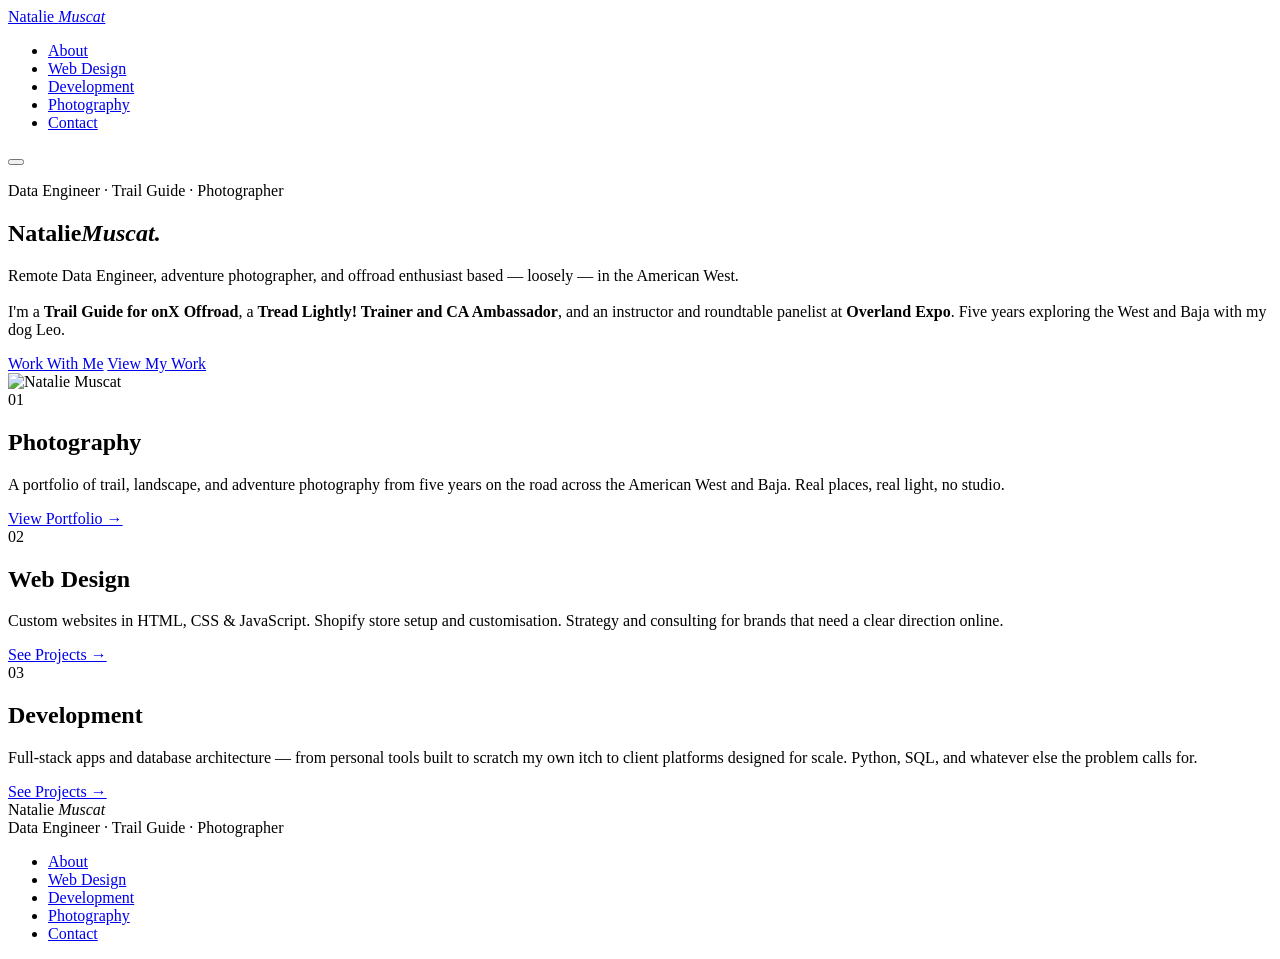
==== index.html @ 760bcd5e "Added Main Files" ====
<!DOCTYPE html>
<html lang="en">
<head>
  <meta charset="UTF-8" />
  <meta name="viewport" content="width=device-width, initial-scale=1.0" />
  <title>Natalie Muscat</title>
  <meta name="description" content="Natalie Muscat — Data Engineer, adventure photographer, Trail Guide, and web designer based in the American West." />
  <link rel="stylesheet" href="css/style.css" />
</head>
<body>

  <!-- ================================================
       NAV
       ================================================ -->
  <nav class="site-nav" aria-label="Main navigation">
    <a class="nav-logo" href="index.html">Natalie <em>Muscat</em></a>
    <ul class="nav-links" role="list">
      <li><a href="about.html">About</a></li>
      <li><a href="web-design.html">Web Design</a></li>
      <li><a href="development.html">Development</a></li>
      <li><a href="photography.html">Photography</a></li>
      <li><a href="contact.html">Contact</a></li>
    </ul>
    <button class="nav-burger" aria-label="Open menu" aria-expanded="false">
      <span></span><span></span><span></span>
    </button>
  </nav>

  <!-- ================================================
       HERO
       ================================================ -->
  <main>
    <section class="hero" aria-labelledby="hero-name">

      <div class="hero-text">
        <p class="hero-eyebrow mono reveal">Data Engineer · Trail Guide · Photographer</p>

        <h1 class="hero-name reveal reveal-delay-1" id="hero-name">
          Natalie<em>Muscat.</em>
        </h1>

        <p class="hero-bio reveal reveal-delay-2">
          Remote Data Engineer, adventure photographer, and offroad enthusiast
          based — loosely — in the American West.<br><br>
          I'm a <strong>Trail Guide for onX Offroad</strong>, a
          <strong>Tread Lightly! Trainer and CA Ambassador</strong>, and an
          instructor and roundtable panelist at <strong>Overland Expo</strong>.
          Five years exploring the West and Baja with my dog Leo.
        </p>

        <div class="hero-ctas reveal reveal-delay-3">
          <a href="contact.html"      class="btn btn-primary">Work With Me</a>
          <a href="photography.html"  class="btn btn-ghost">View My Work</a>
        </div>
      </div>

      <div class="hero-photo" aria-hidden="true">
        <div class="hero-photo-overlay"></div>
        <img src="images/NatalieMuscat-Headshot.jpeg" alt="Natalie Muscat" class="hero-photo-img">
      </div>

    </section>

    <!-- ================================================
         THREE COLUMNS
         ================================================ -->
    <section class="columns" aria-label="What I do">

      <article class="col reveal">
        <span class="col-num mono">01</span>
        <h2 class="col-title">Photography</h2>
        <p class="col-desc">
          A portfolio of trail, landscape, and adventure photography from five
          years on the road across the American West and Baja. Real places,
          real light, no studio.
        </p>
        <a href="photography.html" class="col-link">View Portfolio →</a>
      </article>

      <article class="col reveal reveal-delay-1">
        <span class="col-num mono">02</span>
        <h2 class="col-title">Web Design</h2>
        <p class="col-desc">
          Custom websites in HTML, CSS &amp; JavaScript. Shopify store setup
          and customisation. Strategy and consulting for brands that need a
          clear direction online.
        </p>
        <a href="web-design.html" class="col-link">See Projects →</a>
      </article>

      <article class="col reveal reveal-delay-2">
        <span class="col-num mono">03</span>
        <h2 class="col-title">Development</h2>
        <p class="col-desc">
          Full-stack apps and database architecture — from personal tools built
          to scratch my own itch to client platforms designed for scale.
          Python, SQL, and whatever else the problem calls for.
        </p>
        <a href="development.html" class="col-link">See Projects →</a>
      </article>

    </section>
  </main>

  <!-- ================================================
       FOOTER
       ================================================ -->
  <footer class="site-footer">
    <div>
      <div class="footer-logo">Natalie <em>Muscat</em></div>
      <div class="footer-sub mono">Data Engineer · Trail Guide · Photographer</div>
    </div>
    <nav aria-label="Footer navigation">
      <ul class="footer-links" role="list">
        <li><a href="about.html">About</a></li>
        <li><a href="web-design.html">Web Design</a></li>
        <li><a href="development.html">Development</a></li>
        <li><a href="photography.html">Photography</a></li>
        <li><a href="contact.html">Contact</a></li>
      </ul>
    </nav>
  </footer>

  <script src="js/main.js"></script>
</body>
</html>
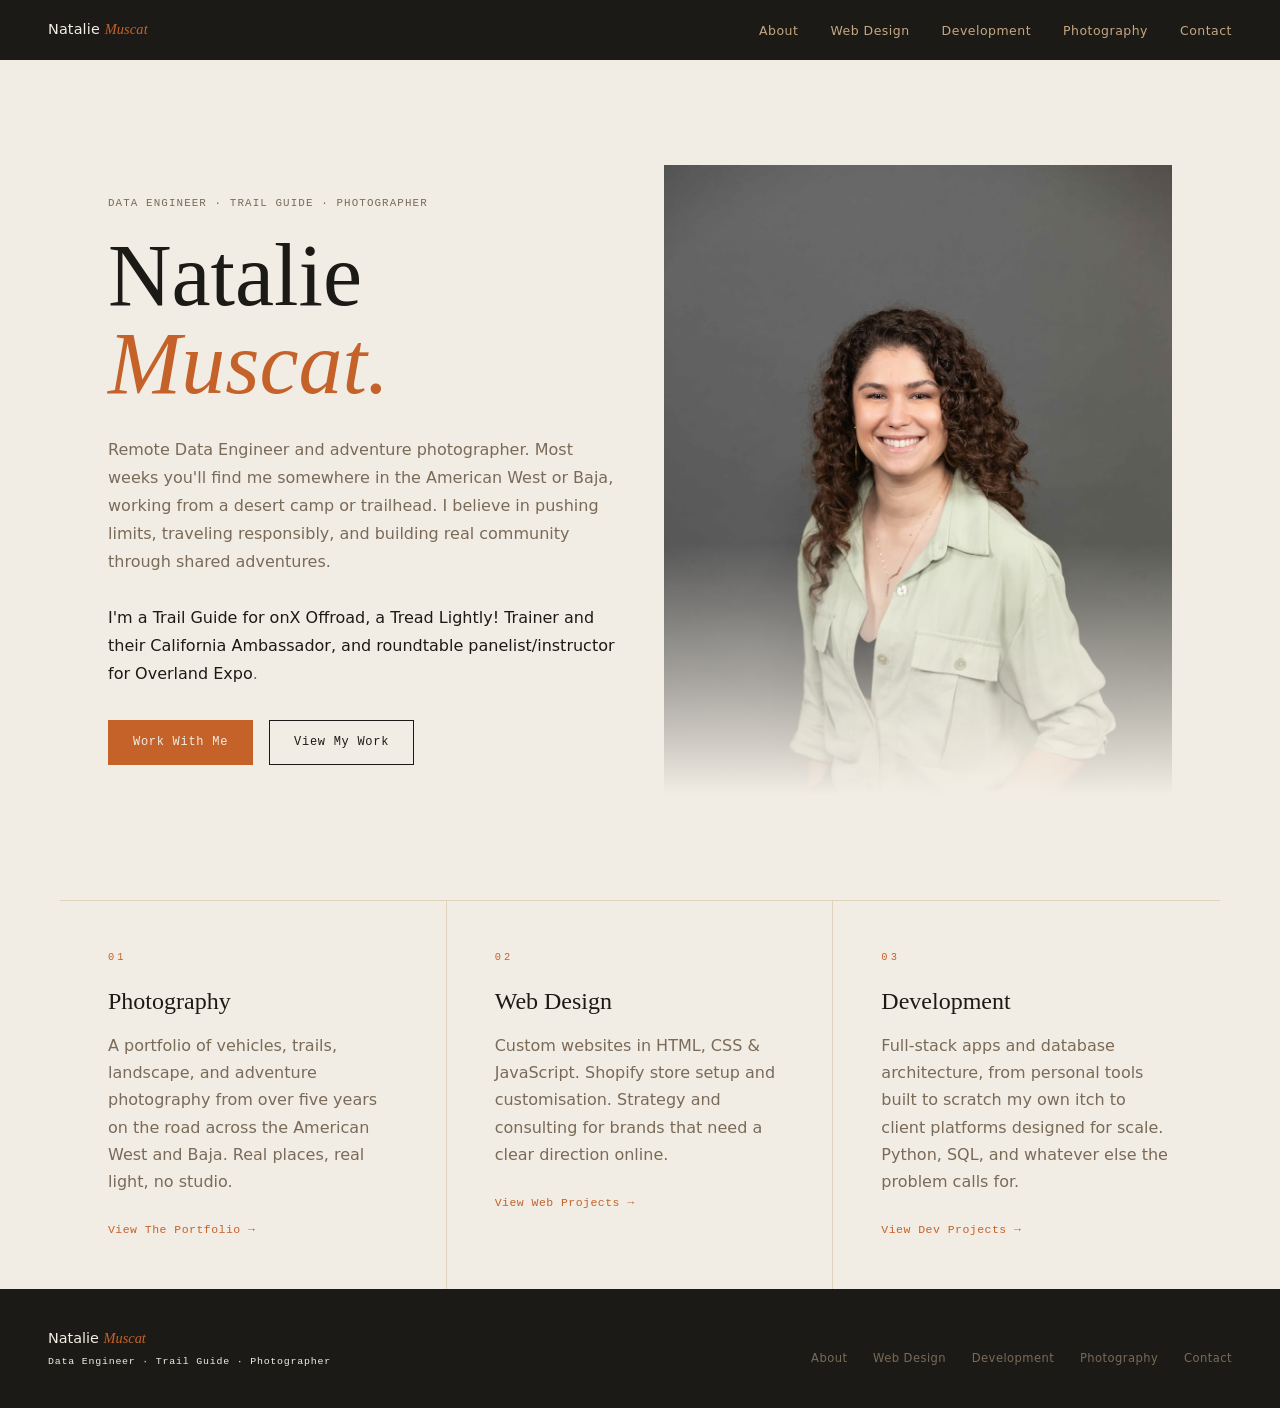
==== commit 8fb6918d: "Major updates to css and small paragraph changes" ====
--- a/index.html
+++ b/index.html
@@ -40,12 +40,16 @@
         </h1>
 
         <p class="hero-bio reveal reveal-delay-2">
-          Remote Data Engineer, adventure photographer, and offroad enthusiast
-          based — loosely — in the American West.<br><br>
-          I'm a <strong>Trail Guide for onX Offroad</strong>, a
-          <strong>Tread Lightly! Trainer and CA Ambassador</strong>, and an
-          instructor and roundtable panelist at <strong>Overland Expo</strong>.
-          Five years exploring the West and Baja with my dog Leo.
+          
+
+          Remote Data Engineer and adventure photographer. 
+          Most weeks you'll find me somewhere in the American 
+          West or Baja, working from a desert camp or trailhead. 
+          I believe in pushing limits, traveling responsibly, 
+          and building real community through shared adventures. <br><br>
+          <strong>I'm a Trail Guide for onX Offroad, a
+          Tread Lightly! Trainer and their California Ambassador, 
+          and roundtable panelist/instructor for Overland Expo</strong>.
         </p>
 
         <div class="hero-ctas reveal reveal-delay-3">
@@ -70,11 +74,11 @@
         <span class="col-num mono">01</span>
         <h2 class="col-title">Photography</h2>
         <p class="col-desc">
-          A portfolio of trail, landscape, and adventure photography from five
+          A portfolio of vehicles, trails, landscape, and adventure photography from over five
           years on the road across the American West and Baja. Real places,
           real light, no studio.
         </p>
-        <a href="photography.html" class="col-link">View Portfolio →</a>
+        <a href="photography.html" class="col-link">View The Portfolio →</a>
       </article>
 
       <article class="col reveal reveal-delay-1">
@@ -85,18 +89,18 @@
           and customisation. Strategy and consulting for brands that need a
           clear direction online.
         </p>
-        <a href="web-design.html" class="col-link">See Projects →</a>
+        <a href="web-design.html" class="col-link">View Web Projects →</a>
       </article>
 
       <article class="col reveal reveal-delay-2">
         <span class="col-num mono">03</span>
         <h2 class="col-title">Development</h2>
         <p class="col-desc">
-          Full-stack apps and database architecture — from personal tools built
+          Full-stack apps and database architecture, from personal tools built
           to scratch my own itch to client platforms designed for scale.
           Python, SQL, and whatever else the problem calls for.
         </p>
-        <a href="development.html" class="col-link">See Projects →</a>
+        <a href="development.html" class="col-link">View Dev Projects →</a>
       </article>
 
     </section>
--- a/css/style.css
+++ b/css/style.css
@@ -0,0 +1,848 @@
+/* ============================================================
+   NATALIE MUSCAT — style.css
+   ============================================================
+   Fonts loaded via Google Fonts (add to <head> if not present):
+   Playfair Display — headings / display
+   DM Sans         — body
+   DM Mono         — labels / metadata
+
+   <link rel="preconnect" href="https://fonts.googleapis.com">
+   <link rel="preconnect" href="https://fonts.gstatic.com" crossorigin>
+   <link href="https://fonts.googleapis.com/css2?family=DM+Mono:ital,wght@0,300;0,400;0,500;1,300;1,400;1,500&family=DM+Sans:ital,opsz,wght@0,9..40,300;0,9..40,400;0,9..40,500;1,9..40,300;1,9..40,400;1,9..40,500&family=Playfair+Display:ital,wght@0,400;0,500;1,400;1,500&display=swap" rel="stylesheet">
+   ============================================================ */
+
+
+/* ── TOKENS ─────────────────────────────────────────────── */
+
+:root {
+  --dark:    #1C1A16;
+  --cream:   #F2EDE4;
+  --ember:   #C4622A;
+  --sand:    #C4A882;
+  --stone:   #7A6A58;
+  --dark_ember: #914316;
+
+  --font-display: 'Playfair Display', Georgia, serif;
+  --font-body:    'DM Sans', system-ui, sans-serif;
+  --font-mono:    'DM Mono', 'Courier New', monospace;
+
+  --max-w: 1160px;
+  --gutter: clamp(1.25rem, 5vw, 3rem);
+}
+
+
+/* ── RESET ───────────────────────────────────────────────── */
+
+*, *::before, *::after { box-sizing: border-box; margin: 0; padding: 0; }
+
+html { scroll-behavior: smooth; }
+
+body {
+  font-family: var(--font-body);
+  background: var(--cream);
+  color: var(--stone);
+  line-height: 1.6;
+  -webkit-font-smoothing: antialiased;
+}
+
+img { display: block; max-width: 100%; height: auto; }
+
+a { color: inherit; }
+
+.mono { font-family: var(--font-mono); }
+
+
+/* ── NAV ─────────────────────────────────────────────────── */
+
+.site-nav {
+  position: sticky;
+  top: 0;
+  z-index: 100;
+  display: flex;
+  align-items: center;
+  justify-content: space-between;
+  gap: 2rem;
+  padding: 0 var(--gutter);
+  height: 60px;
+  background: var(--dark);
+}
+
+.nav-logo {
+  font-family: var(--font-body);
+  font-size: 0.9rem;
+  font-weight: 400;
+  color: var(--cream);
+  text-decoration: none;
+  white-space: nowrap;
+  letter-spacing: 0.01em;
+}
+
+.nav-logo em {
+  font-family: var(--font-display);
+  font-style: italic;
+  color: var(--ember);
+}
+
+.nav-links {
+  display: flex;
+  gap: clamp(1rem, 3vw, 2rem);
+  list-style: none;
+  align-items: center;
+}
+
+.nav-links a {
+  font-size: 0.78rem;
+  color: var(--sand);
+  text-decoration: none;
+  letter-spacing: 0.04em;
+  transition: color 0.2s;
+}
+
+.nav-links a:hover,
+.nav-links a[aria-current="page"] {
+  color: var(--cream);
+}
+
+/* Burger — hidden on desktop */
+.nav-burger {
+  display: none;
+  flex-direction: column;
+  gap: 5px;
+  background: none;
+  border: none;
+  cursor: pointer;
+  padding: 4px;
+}
+
+.nav-burger span {
+  display: block;
+  width: 22px;
+  height: 1.5px;
+  background: var(--cream);
+  transition: transform 0.25s, opacity 0.25s;
+}
+
+/* Open state */
+.nav-burger[aria-expanded="true"] span:nth-child(1) { transform: translateY(6.5px) rotate(45deg); }
+.nav-burger[aria-expanded="true"] span:nth-child(2) { opacity: 0; }
+.nav-burger[aria-expanded="true"] span:nth-child(3) { transform: translateY(-6.5px) rotate(-45deg); }
+
+/* Mobile drawer */
+@media (max-width: 680px) {
+  .nav-burger { display: flex; }
+
+  .nav-links {
+    display: none;
+    position: absolute;
+    top: 60px;
+    left: 0;
+    right: 0;
+    flex-direction: column;
+    align-items: flex-start;
+    gap: 0;
+    background: var(--dark);
+    padding: 0.5rem 0 1rem;
+    z-index: 99;
+  }
+
+  .nav-links.is-open { display: flex; }
+
+  .nav-links li { width: 100%; }
+
+  .nav-links a {
+    display: block;
+    padding: 0.65rem var(--gutter);
+    font-size: 0.85rem;
+  }
+}
+
+
+/* ── REVEAL ANIMATIONS ───────────────────────────────────── */
+
+.reveal {
+  opacity: 0;
+  transform: translateY(18px);
+  transition: opacity 0.55s ease, transform 0.55s ease;
+}
+
+.reveal.is-visible { opacity: 1; transform: none; }
+
+.reveal-delay-1 { transition-delay: 0.1s; }
+.reveal-delay-2 { transition-delay: 0.2s; }
+.reveal-delay-3 { transition-delay: 0.3s; }
+
+
+/* ── PAGE HEADER (shared across inner pages) ─────────────── */
+
+.page-header {
+  padding: clamp(2.5rem, 6vw, 4rem) var(--gutter) clamp(1.5rem, 4vw, 2.5rem);
+  max-width: var(--max-w);
+  margin: 0 auto;
+}
+
+.page-header-eyebrow {
+  font-size: 0.68rem;
+  letter-spacing: 0.1em;
+  color: var(--stone);
+  text-transform: uppercase;
+  margin-bottom: 0.5rem;
+}
+
+.page-header-title {
+  font-family: var(--font-display);
+  font-size: clamp(2.4rem, 6vw, 3.8rem);
+  font-weight: 400;
+  color: var(--dark);
+  line-height: 1.05;
+}
+
+
+/* ── HERO ────────────────────────────────────────────────── */
+
+.hero {
+  display: grid;
+  grid-template-columns: 1fr 1fr;
+  min-height: calc(100vh - 60px);
+  max-width: var(--max-w);
+  margin: 0 auto;
+  padding: var(--gutter);
+  gap: var(--gutter);
+  align-items: center;
+}
+
+.hero-text { max-width: 520px; }
+
+.hero-eyebrow {
+  font-size: 0.68rem;
+  letter-spacing: 0.1em;
+  color: var(--stone);
+  text-transform: uppercase;
+  margin-bottom: 1.25rem;
+}
+
+.hero-name {
+  font-family: var(--font-display);
+  font-size: clamp(3rem, 7vw, 5.5rem);
+  font-weight: 400;
+  color: var(--dark);
+  line-height: 1;
+  margin-bottom: 1.75rem;
+}
+
+.hero-name em {
+  display: block;
+  font-style: italic;
+  color: var(--ember);
+}
+
+.hero-bio {
+  font-size: clamp(0.9rem, 1.5vw, 1rem);
+  color: var(--stone);
+  line-height: 1.75;
+  margin-bottom: 2rem;
+}
+
+.hero-bio strong { color: var(--dark); font-weight: 500; }
+
+.hero-ctas { display: flex; gap: 1rem; flex-wrap: wrap; }
+
+.btn {
+  display: inline-block;
+  font-family: var(--font-mono);
+  font-size: 0.75rem;
+  letter-spacing: 0.06em;
+  padding: 0.75rem 1.5rem;
+  text-decoration: none;
+  transition: background 0.2s, color 0.2s, border-color 0.2s;
+}
+
+.btn-primary {
+  background: var(--ember);
+  color: var(--cream);
+  border: 1px solid var(--ember);
+}
+
+.btn-primary:hover {
+  background: #a8501f;
+  border-color: #a8501f;
+}
+
+.btn-ghost {
+  background: transparent;
+  color: var(--dark);
+  border: 1px solid var(--dark);
+}
+
+.btn-ghost:hover {
+  background: var(--dark);
+  color: var(--cream);
+}
+
+/* Hero photo */
+.hero-photo {
+  position: relative;
+  height: clamp(420px, 70vh, 680px);
+}
+
+.hero-photo-img {
+  width: 100%;
+  height: 100%;
+  object-fit: cover;
+  object-position: center top;
+}
+
+.hero-photo-overlay {
+  position: absolute;
+  inset: 0;
+  background: linear-gradient(to bottom, transparent 60%, var(--cream) 100%);
+  z-index: 1;
+  pointer-events: none;
+}
+
+@media (max-width: 768px) {
+  .hero {
+    grid-template-columns: 1fr;
+    min-height: auto;
+    padding-top: 2.5rem;
+  }
+
+  .hero-photo { order: -1; height: 55vw; min-height: 260px; }
+}
+
+
+/* ── THREE COLUMNS (homepage) ────────────────────────────── */
+
+.columns {
+  display: grid;
+  grid-template-columns: repeat(3, 1fr);
+  gap: 0;
+  max-width: var(--max-w);
+  margin: 0 auto;
+  border-top: 1px solid color-mix(in srgb, var(--sand) 40%, transparent);
+}
+
+.col {
+  padding: clamp(2rem, 4vw, 3rem) var(--gutter);
+  border-right: 1px solid color-mix(in srgb, var(--sand) 40%, transparent);
+}
+
+.col:last-child { border-right: none; }
+
+.col-num {
+  font-size: 0.65rem;
+  letter-spacing: 0.3em;
+  color: var(--ember);
+  display: block;
+  margin-bottom: 1rem;
+}
+
+.col-title {
+  font-family: var(--font-display);
+  font-size: 1.5rem;
+  font-weight: 400;
+  color: var(--dark);
+  margin-bottom: 0.75rem;
+}
+
+.col-desc {
+  font-size: 2 rem;
+  color: var(--stone);
+  line-height: 1.7;
+  margin-bottom: 1.25rem;
+}
+
+.col-link {
+  font-family: var(--font-mono);
+  font-size: 0.72rem;
+  color: var(--ember);
+  text-decoration: none;
+  letter-spacing: 0.04em;
+}
+
+.col-link:hover { text-decoration: underline; }
+
+@media (max-width: 680px) {
+  .columns { grid-template-columns: 1fr; }
+  .col { border-right: none; border-top: 1px solid color-mix(in srgb, var(--sand) 40%, transparent); }
+  .col:first-child { border-top: 1px solid color-mix(in srgb, var(--sand) 40%, transparent); }
+}
+
+
+/* ── PHOTOGRAPHY — MASONRY ───────────────────────────────── */
+
+.masonry {
+  columns: 3;
+  column-gap: 12px;
+  padding: 0 var(--gutter) clamp(3rem, 6vw, 5rem);
+  max-width: var(--max-w);
+  margin: 0 auto;
+}
+
+.masonry-item {
+  break-inside: avoid;
+  margin-bottom: 12px;
+}
+
+.masonry-item img {
+  width: 100%;
+  height: auto;
+  display: block;
+}
+
+.masonry-placeholder {
+  background: color-mix(in srgb, var(--dark) 6%, transparent);
+  display: flex;
+  flex-direction: column;
+  align-items: center;
+  justify-content: center;
+  gap: 0.4rem;
+  font-size: 0.65rem;
+  color: color-mix(in srgb, var(--stone) 50%, transparent);
+  letter-spacing: 0.06em;
+  min-height: 160px;
+}
+
+.masonry-placeholder img {
+  width: 100%;
+  height: 100%;
+  object-fit: cover;
+}
+
+@media (max-width: 680px) {
+  .masonry { columns: 2; }
+}
+
+@media (max-width: 400px) {
+  .masonry { columns: 1; }
+}
+
+
+/* ── WEB DESIGN & DEVELOPMENT — PROJECTS ────────────────── */
+
+.wd-project {
+  display: grid;
+  grid-template-columns: 1fr 1fr;
+  gap: 0;
+  max-width: var(--max-w);
+  margin: 0 auto;
+  padding: clamp(2.5rem, 5vw, 4rem) var(--gutter);
+  border-top: 1px solid color-mix(in srgb, var(--sand) 40%, transparent);
+  align-items: center;
+}
+
+/* Alternate: odd projects — info left, thumb right (default) */
+/* Even projects — thumb left, info right */
+.wd-project:nth-child(even) .wd-project-info { order: 2; padding-left: clamp(1.5rem, 3vw, 3rem); padding-right: 0; }
+.wd-project:nth-child(even) .wd-project-thumb { order: 1; }
+
+.wd-project-info {
+  padding-right: clamp(1.5rem, 3vw, 3rem);
+  display: flex;
+  flex-direction: column;
+  gap: 0.85rem;
+}
+
+.wd-project-tag {
+  font-size: 0.65rem;
+  letter-spacing: 0.08em;
+  color: var(--stone);
+}
+
+.wd-project-title {
+  font-family: var(--font-display);
+  font-size: clamp(1.6rem, 3vw, 2.2rem);
+  font-weight: 400;
+  color: var(--dark);
+  line-height: 1.15;
+}
+
+.wd-project-desc {
+  font-size: 0.9rem;
+  color: var(--stone);
+  line-height: 1.75;
+}
+
+.wd-project-link {
+  font-family: var(--font-mono);
+  font-size: 0.72rem;
+  color: var(--ember);
+  text-decoration: none;
+  letter-spacing: 0.04em;
+  align-self: flex-start;
+}
+
+a.wd-project-link:hover { text-decoration: underline; }
+
+.wd-project-thumb {
+  aspect-ratio: 16 / 10;
+  background: color-mix(in srgb, var(--dark) 6%, transparent);
+  display: flex;
+  align-items: center;
+  justify-content: center;
+  overflow: hidden;
+}
+
+.wd-project-thumb img {
+  width: 100%;
+  height: 100%;
+  object-fit: cover;
+}
+
+.wd-thumb-placeholder {
+  font-size: 0.65rem;
+  color: color-mix(in srgb, var(--stone) 45%, transparent);
+  letter-spacing: 0.06em;
+}
+
+/* Development — status badge */
+.dev-status {
+  font-size: 0.68rem;
+  letter-spacing: 0.06em;
+  color: var(--ember);
+  align-self: flex-start;
+}
+
+/* Closing line */
+.wd-closing {
+  max-width: var(--max-w);
+  margin: 0 auto;
+  padding: clamp(2rem, 4vw, 3rem) var(--gutter) clamp(3rem, 6vw, 5rem);
+  border-top: 1px solid color-mix(in srgb, var(--sand) 40%, transparent);
+}
+
+.wd-closing p {
+  font-size: 0.9rem;
+  color: var(--stone);
+  margin-bottom: 0.75rem;
+}
+
+.wd-closing-link {
+  font-family: var(--font-mono);
+  font-size: 0.72rem;
+  color: var(--ember);
+  text-decoration: none;
+  letter-spacing: 0.04em;
+}
+
+.wd-closing-link:hover { text-decoration: underline; }
+
+@media (max-width: 680px) {
+  .wd-project {
+    grid-template-columns: 1fr;
+    gap: 1.5rem;
+  }
+
+  .wd-project:nth-child(even) .wd-project-info { order: 2; padding-left: 0; }
+  .wd-project:nth-child(even) .wd-project-thumb { order: 1; }
+
+  .wd-project-info { padding-right: 0; }
+
+  .wd-project-thumb { aspect-ratio: 16 / 9; }
+}
+
+
+/* ── ABOUT — BIO ─────────────────────────────────────────── */
+
+.ab-bio {
+  max-width: var(--max-w);
+  margin: 0 auto;
+  padding: 0 var(--gutter) clamp(2.5rem, 5vw, 4rem);
+}
+
+.ab-bio-text {
+  max-width: 640px;
+  font-size: clamp(0.9rem, 1.5vw, 1rem);
+  color: var(--stone);
+  line-height: 1.8;
+  margin-bottom: 1.25rem;
+}
+
+/*
+  LINKEDIN LINK
+  ─────────────
+  To update: change href="#" in about.html to your LinkedIn URL.
+*/
+.ab-linkedin {
+  font-family: var(--font-mono);
+  font-size: 1.0 rem;
+  color: var(--dark);
+  text-decoration: none;
+  letter-spacing: 0.04em;
+  border-bottom: 1px solid color-mix(in srgb, var(--ember) 35%, transparent);
+  padding-bottom: 2px;
+  transition: border-color 0.2s;
+}
+
+.ab-linkedin:hover {
+  border-color: var(--ember);
+}
+
+
+/* ── OFFROAD / ABOUT — SPLIT + CREDENTIALS + EVENTS ─────── */
+
+.or-split {
+  display: grid;
+  grid-template-columns: 1fr 1fr;
+  gap: 0;
+  max-width: var(--max-w);
+  margin: 0 auto;
+  padding: clamp(2rem, 4vw, 3rem) var(--gutter);
+  border-top: 1px solid color-mix(in srgb, var(--sand) 40%, transparent);
+
+}
+
+.or-section-label {
+  font-size: 1.8rem;
+  letter-spacing: 0.1em;
+  color: var(--stone);
+  text-transform: uppercase;
+  margin-bottom: 1.25rem;
+  display: block;
+}
+
+/* Credentials */
+.or-creds { 
+  padding-left: clamp(1.5rem, 3vw, 3rem); 
+  border-left: 1px solid color-mix(in srgb, var(--sand) 40%, transparent); }
+
+.or-cred-item {
+  display: flex;
+  gap: 1rem;
+  align-items: flex-start;
+  margin-bottom: 1.25rem;
+}
+
+.or-cred-num {
+  font-size: 0.65rem;
+  color: var(--ember);
+  letter-spacing: 0.08em;
+  min-width: 22px;
+  padding-top: 2px;
+}
+
+.or-cred-text {
+  font-size: 0.99rem;
+  color: var(--stone);
+  line-height: 1.55;
+}
+
+.or-cred-text strong { color: var(--dark); font-weight: 500; }
+
+@media (max-width: 680px) {
+  .or-split { grid-template-columns: 1fr; gap: 2.5rem; }
+  .or-creds { padding-left: 0; border-left: none; border-top: 1px solid color-mix(in srgb, var(--sand) 40%, transparent); padding-top: 2rem; }
+}
+
+/* Events */
+/* .or-events {
+  max-width: var(--max-w);
+  margin: 0 auto;
+  padding: clamp(2rem, 4vw, 3rem) var(--gutter) clamp(3rem, 6vw, 5rem);
+  border-top: 1px solid color-mix(in srgb, var(--sand) 40%, transparent);
+} */
+
+.or-events-header {
+  display: flex;
+  align-items: center;
+  justify-content: space-between;
+  margin-bottom: 1.5rem;
+  flex-wrap: wrap;
+  gap: 0.5rem;
+}
+
+.or-events-contact {
+  font-family: var(--font-mono);
+  font-size: 0.7rem;
+  color: var(--ember);
+  text-decoration: none;
+  letter-spacing: 0.04em;
+}
+
+.or-events-contact:hover { text-decoration: underline; }
+
+.or-events-sublabel {
+  font-size: 1.2rem;
+  letter-spacing: 0.1em;
+  color: var(--dark_ember);
+  text-transform: uppercase;
+  margin: 1.5rem 0 0.75rem;
+  opacity: 0.6;
+  text-decoration: underline;
+}
+
+.or-event-item {
+  display: flex;
+  gap: 1.5rem;
+  align-items: flex-start;
+  padding: 1rem 0;
+  border-bottom: 1px solid color-mix(in srgb, var(--sand) 25%, transparent);
+  transition: opacity 0.2s;
+}
+
+.or-event-item.past { opacity: 0.4; }
+
+.or-event-date {
+  min-width: 42px;
+  text-align: center;
+  flex-shrink: 0;
+}
+
+.or-event-month {
+  display: block;
+  font-size: 1 rem;
+  letter-spacing: 0.1em;
+  color: var(--stone);
+  text-transform: uppercase;
+}
+
+.or-event-day {
+  font-family: var(--font-display);
+  font-size: .9rem;
+  color: var(--dark);
+  line-height: 1;
+}
+
+.or-event-info {
+  display: flex;
+  flex-direction: column;
+  gap: 3px;
+  padding-top: 2px;
+}
+
+.or-event-name {
+  font-size: 0.95rem;
+  color: var(--dark);
+  font-weight: 500;
+}
+
+.or-event-loc {
+  font-size: 0.65rem;
+  color: var(--stone);
+  letter-spacing: 0.06em;
+}
+
+.or-event-desc {
+  font-size: 0.82rem;
+  color: var(--stone);
+  margin-top: 2px;
+}
+
+
+/* ── CONTACT ─────────────────────────────────────────────── */
+
+.ct-form-wrap {
+  max-width: 540px;
+  margin: 0 auto;
+  padding: 0 var(--gutter) clamp(4rem, 8vw, 6rem);
+}
+
+.ct-field { display: flex; flex-direction: column; gap: 8px; }
+
+.ct-label {
+  font-size: 0.65rem;
+  letter-spacing: 0.1em;
+  color: var(--stone);
+  text-transform: uppercase;
+}
+
+.ct-input {
+  background: transparent;
+  border: none;
+  border-bottom: 1px solid color-mix(in srgb, var(--stone) 40%, transparent);
+  color: var(--dark);
+  font-family: var(--font-body);
+  font-size: 0.95rem;
+  padding: 0.5rem 0;
+  width: 100%;
+  outline: none;
+  transition: border-color 0.2s;
+  border-radius: 0;
+}
+
+.ct-input::placeholder { color: color-mix(in srgb, var(--stone) 45%, transparent); }
+
+.ct-input:focus { border-bottom-color: var(--ember); }
+
+.ct-textarea {
+  resize: vertical;
+  min-height: 120px;
+  line-height: 1.6;
+}
+
+.ct-submit {
+  font-family: var(--font-mono);
+  font-size: 0.75rem;
+  letter-spacing: 0.06em;
+  color: var(--cream);
+  background: var(--ember);
+  border: none;
+  padding: 0.8rem 1.75rem;
+  cursor: pointer;
+  transition: background 0.2s;
+}
+
+.ct-submit:hover { background: #a8501f; }
+
+.ct-success {
+  display: none;
+  font-size: 0.9rem;
+  color: var(--stone);
+  line-height: 1.7;
+  padding: 1.5rem 0;
+}
+
+.ct-success strong { color: var(--dark); }
+
+
+/* ── FOOTER ──────────────────────────────────────────────── */
+
+.site-footer {
+  background: var(--dark);
+  padding: clamp(1.5rem, 3vw, 2.5rem) var(--gutter);
+  display: flex;
+  align-items: flex-end;
+  justify-content: space-between;
+  gap: 2rem;
+  flex-wrap: wrap;
+}
+
+.footer-logo {
+  font-family: var(--font-body);
+  font-size: 0.9rem;
+  color: var(--cream);
+  font-weight: 400;
+}
+
+.footer-logo em {
+  font-family: var(--font-display);
+  font-style: italic;
+  color: var(--ember);
+}
+
+.footer-sub {
+  font-size: 0.62rem;
+  letter-spacing: 0.08em;
+  color: var(--cream);
+  margin-top: 4px;
+}
+
+.footer-links {
+  list-style: none;
+  display: flex;
+  gap: clamp(1rem, 2vw, 1.75rem);
+  flex-wrap: wrap;
+}
+
+.footer-links a {
+  font-size: 0.72rem;
+  color: var(--stone);
+  text-decoration: none;
+  letter-spacing: 0.04em;
+  transition: color 0.2s;
+}
+
+.footer-links a:hover { color: var(--cream); }
+
+@media (max-width: 480px) {
+  .site-footer { flex-direction: column; align-items: flex-start; gap: 1.5rem; }
+}
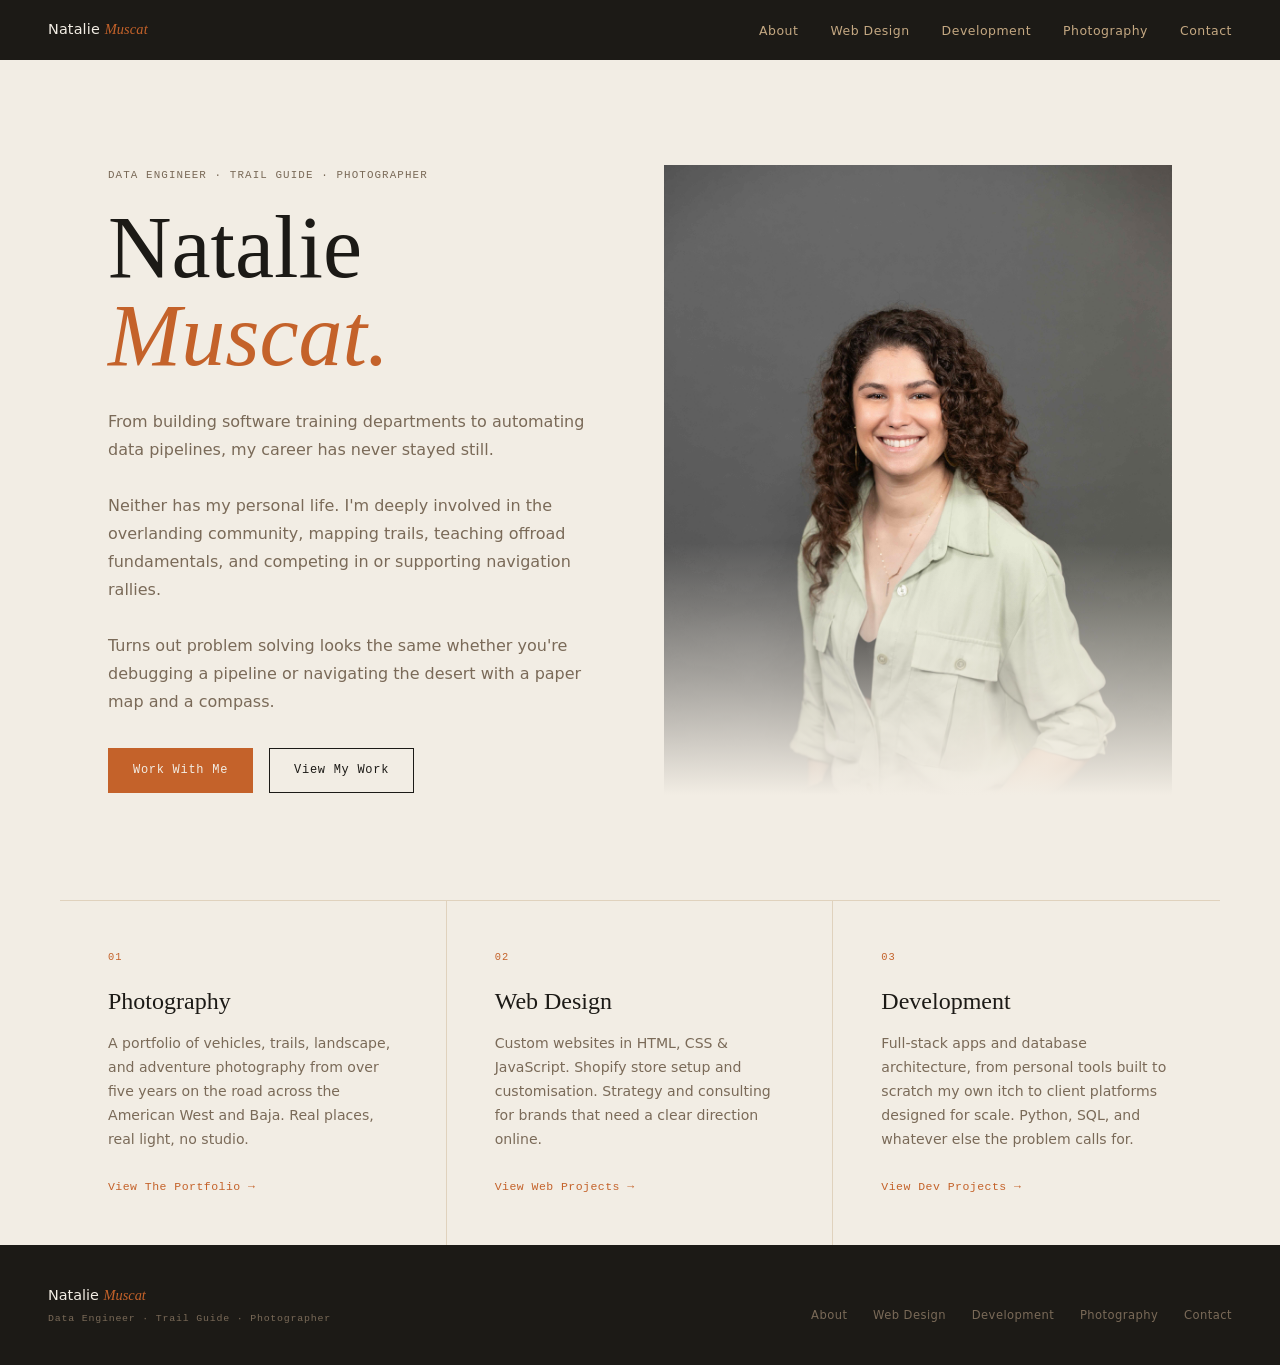
==== commit bbc8e1c3: "Updated About page with new profile picture and small changes to index.html" ====
--- a/index.html
+++ b/index.html
@@ -40,16 +40,15 @@
         </h1>
 
         <p class="hero-bio reveal reveal-delay-2">
-          
-
-          Remote Data Engineer and adventure photographer. 
-          Most weeks you'll find me somewhere in the American 
-          West or Baja, working from a desert camp or trailhead. 
-          I believe in pushing limits, traveling responsibly, 
-          and building real community through shared adventures. <br><br>
-          <strong>I'm a Trail Guide for onX Offroad, a
-          Tread Lightly! Trainer and their California Ambassador, 
-          and roundtable panelist/instructor for Overland Expo</strong>.
+          From building software training departments to 
+          automating data pipelines, my career has never 
+          stayed still.<br><br>Neither has my personal life.
+          I'm deeply involved in the overlanding community, 
+          mapping trails, teaching offroad fundamentals, and 
+          competing in or supporting navigation rallies. <br><br>
+          Turns out problem solving looks the same whether 
+          you're debugging a pipeline or navigating the desert 
+          with a paper map and a compass.
         </p>
 
         <div class="hero-ctas reveal reveal-delay-3">
--- a/css/style.css
+++ b/css/style.css
@@ -20,7 +20,6 @@
   --ember:   #C4622A;
   --sand:    #C4A882;
   --stone:   #7A6A58;
-  --dark_ember: #914316;
 
   --font-display: 'Playfair Display', Georgia, serif;
   --font-body:    'DM Sans', system-ui, sans-serif;
@@ -330,7 +329,7 @@
 
 .col-num {
   font-size: 0.65rem;
-  letter-spacing: 0.3em;
+  letter-spacing: 0.1em;
   color: var(--ember);
   display: block;
   margin-bottom: 1rem;
@@ -345,7 +344,7 @@
 }
 
 .col-desc {
-  font-size: 2 rem;
+  font-size: 0.88rem;
   color: var(--stone);
   line-height: 1.7;
   margin-bottom: 1.25rem;
@@ -547,6 +546,16 @@
   max-width: var(--max-w);
   margin: 0 auto;
   padding: 0 var(--gutter) clamp(2.5rem, 5vw, 4rem);
+  display: grid;
+  grid-template-columns: 1fr 320px;
+  gap: clamp(2rem, 5vw, 4rem);
+  align-items: start;
+}
+
+.ab-bio-content {
+  display: flex;
+  flex-direction: column;
+  gap: 1.25rem;
 }
 
 .ab-bio-text {
@@ -554,7 +563,15 @@
   font-size: clamp(0.9rem, 1.5vw, 1rem);
   color: var(--stone);
   line-height: 1.8;
-  margin-bottom: 1.25rem;
+}
+
+.ab-bio-img {
+  width: 100%;
+  max-width: 320px;
+  aspect-ratio: 3 / 4;
+  object-fit: cover;
+  object-position: top center;
+  border-radius: 4px;
 }
 
 /*
@@ -564,17 +581,28 @@
 */
 .ab-linkedin {
   font-family: var(--font-mono);
-  font-size: 1.0 rem;
-  color: var(--dark);
+  font-size: 0.72rem;
+  color: var(--ember);
   text-decoration: none;
   letter-spacing: 0.04em;
   border-bottom: 1px solid color-mix(in srgb, var(--ember) 35%, transparent);
   padding-bottom: 2px;
   transition: border-color 0.2s;
+  align-self: flex-start;
 }
 
 .ab-linkedin:hover {
   border-color: var(--ember);
+}
+
+@media (max-width: 680px) {
+  .ab-bio {
+    grid-template-columns: 1fr;
+  }
+  .ab-bio-img {
+    order: -1;
+    max-width: 280px;
+  }
 }
 
 
@@ -588,11 +616,10 @@
   margin: 0 auto;
   padding: clamp(2rem, 4vw, 3rem) var(--gutter);
   border-top: 1px solid color-mix(in srgb, var(--sand) 40%, transparent);
-
 }
 
 .or-section-label {
-  font-size: 1.8rem;
+  font-size: 0.65rem;
   letter-spacing: 0.1em;
   color: var(--stone);
   text-transform: uppercase;
@@ -600,10 +627,30 @@
   display: block;
 }
 
+/* Instagram */
+.or-instagram { padding-right: clamp(1.5rem, 3vw, 3rem); }
+
+.or-instagram-embed {
+  width: 100%;
+  min-height: 320px;
+}
+
+.or-instagram-placeholder {
+  width: 100%;
+  min-height: 320px;
+  background: color-mix(in srgb, var(--dark) 6%, transparent);
+  display: flex;
+  flex-direction: column;
+  align-items: center;
+  justify-content: center;
+  gap: 0.4rem;
+  font-size: 0.65rem;
+  color: color-mix(in srgb, var(--stone) 50%, transparent);
+  letter-spacing: 0.06em;
+}
+
 /* Credentials */
-.or-creds { 
-  padding-left: clamp(1.5rem, 3vw, 3rem); 
-  border-left: 1px solid color-mix(in srgb, var(--sand) 40%, transparent); }
+.or-creds { padding-left: clamp(1.5rem, 3vw, 3rem); border-left: 1px solid color-mix(in srgb, var(--sand) 40%, transparent); }
 
 .or-cred-item {
   display: flex;
@@ -621,7 +668,7 @@
 }
 
 .or-cred-text {
-  font-size: 0.99rem;
+  font-size: 0.88rem;
   color: var(--stone);
   line-height: 1.55;
 }
@@ -630,16 +677,17 @@
 
 @media (max-width: 680px) {
   .or-split { grid-template-columns: 1fr; gap: 2.5rem; }
+  .or-instagram { padding-right: 0; }
   .or-creds { padding-left: 0; border-left: none; border-top: 1px solid color-mix(in srgb, var(--sand) 40%, transparent); padding-top: 2rem; }
 }
 
 /* Events */
-/* .or-events {
+.or-events {
   max-width: var(--max-w);
   margin: 0 auto;
   padding: clamp(2rem, 4vw, 3rem) var(--gutter) clamp(3rem, 6vw, 5rem);
   border-top: 1px solid color-mix(in srgb, var(--sand) 40%, transparent);
-} */
+}
 
 .or-events-header {
   display: flex;
@@ -661,13 +709,12 @@
 .or-events-contact:hover { text-decoration: underline; }
 
 .or-events-sublabel {
-  font-size: 1.2rem;
+  font-size: 0.62rem;
   letter-spacing: 0.1em;
-  color: var(--dark_ember);
+  color: var(--stone);
   text-transform: uppercase;
   margin: 1.5rem 0 0.75rem;
   opacity: 0.6;
-  text-decoration: underline;
 }
 
 .or-event-item {
@@ -822,7 +869,7 @@
 .footer-sub {
   font-size: 0.62rem;
   letter-spacing: 0.08em;
-  color: var(--cream);
+  color: var(--stone);
   margin-top: 4px;
 }
 
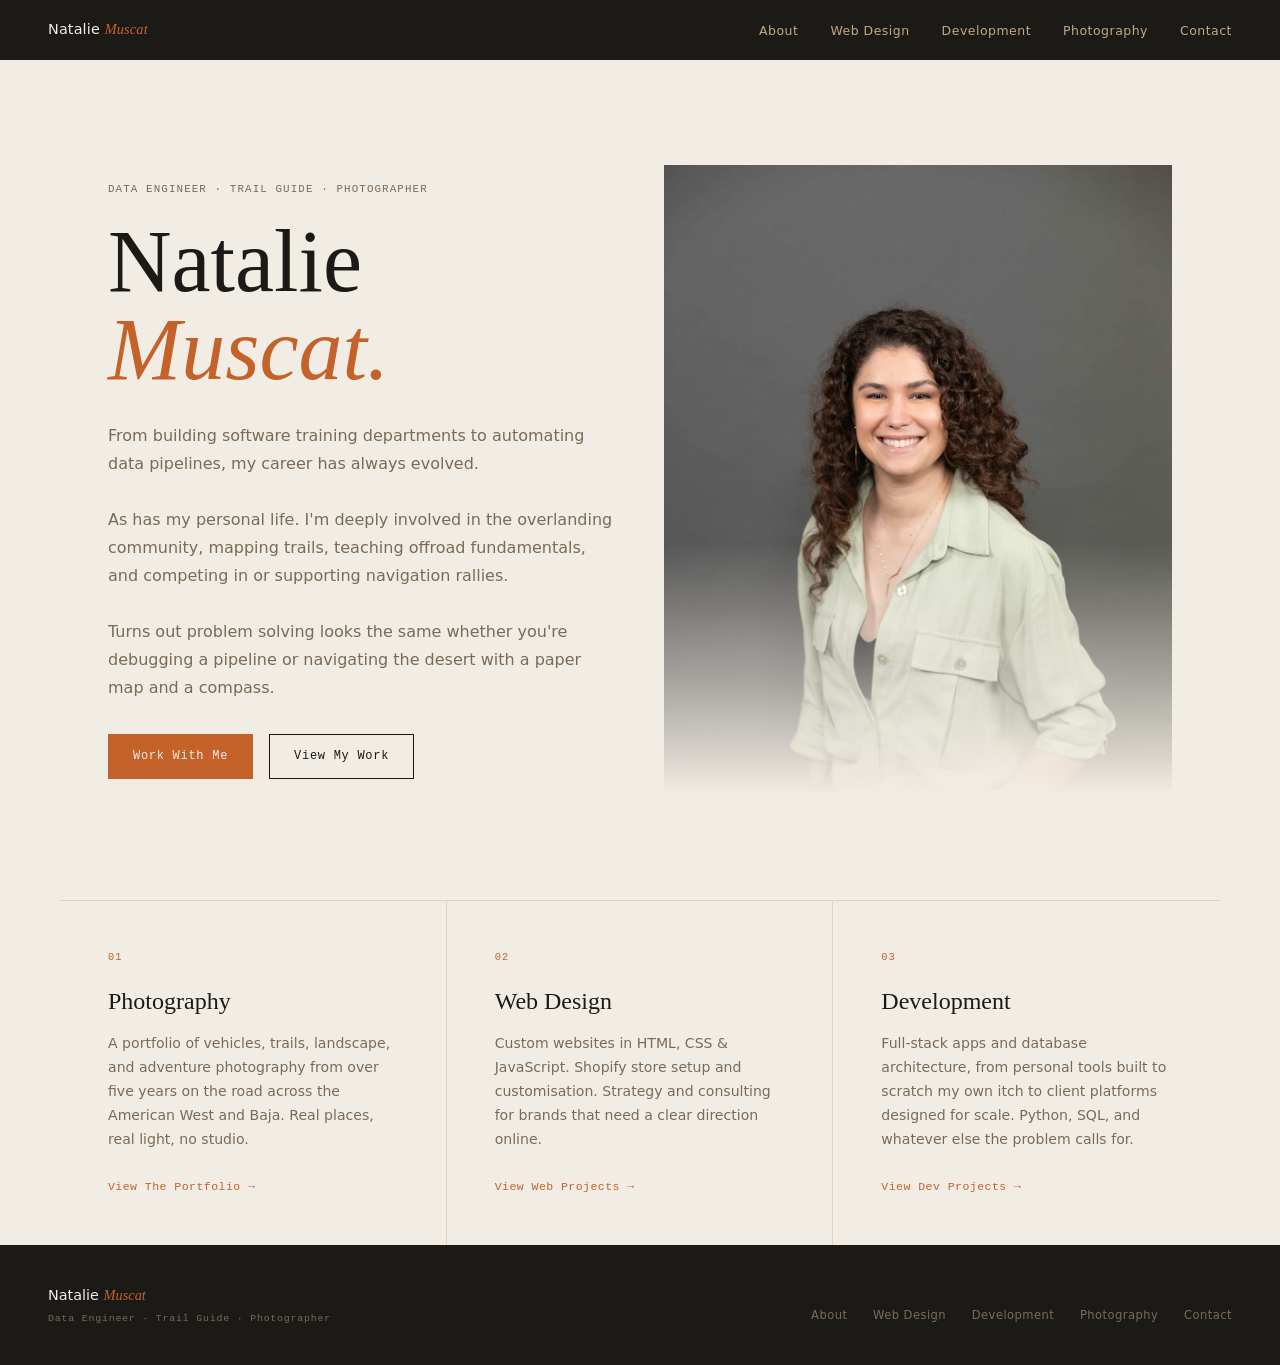
==== commit f174da8f: "Made bio more positive" ====
--- a/index.html
+++ b/index.html
@@ -41,8 +41,9 @@
 
         <p class="hero-bio reveal reveal-delay-2">
           From building software training departments to 
-          automating data pipelines, my career has never 
-          stayed still.<br><br>Neither has my personal life.
+          automating data pipelines, my career has always
+          evolved.<br><br>
+          As has my personal life.
           I'm deeply involved in the overlanding community, 
           mapping trails, teaching offroad fundamentals, and 
           competing in or supporting navigation rallies. <br><br>
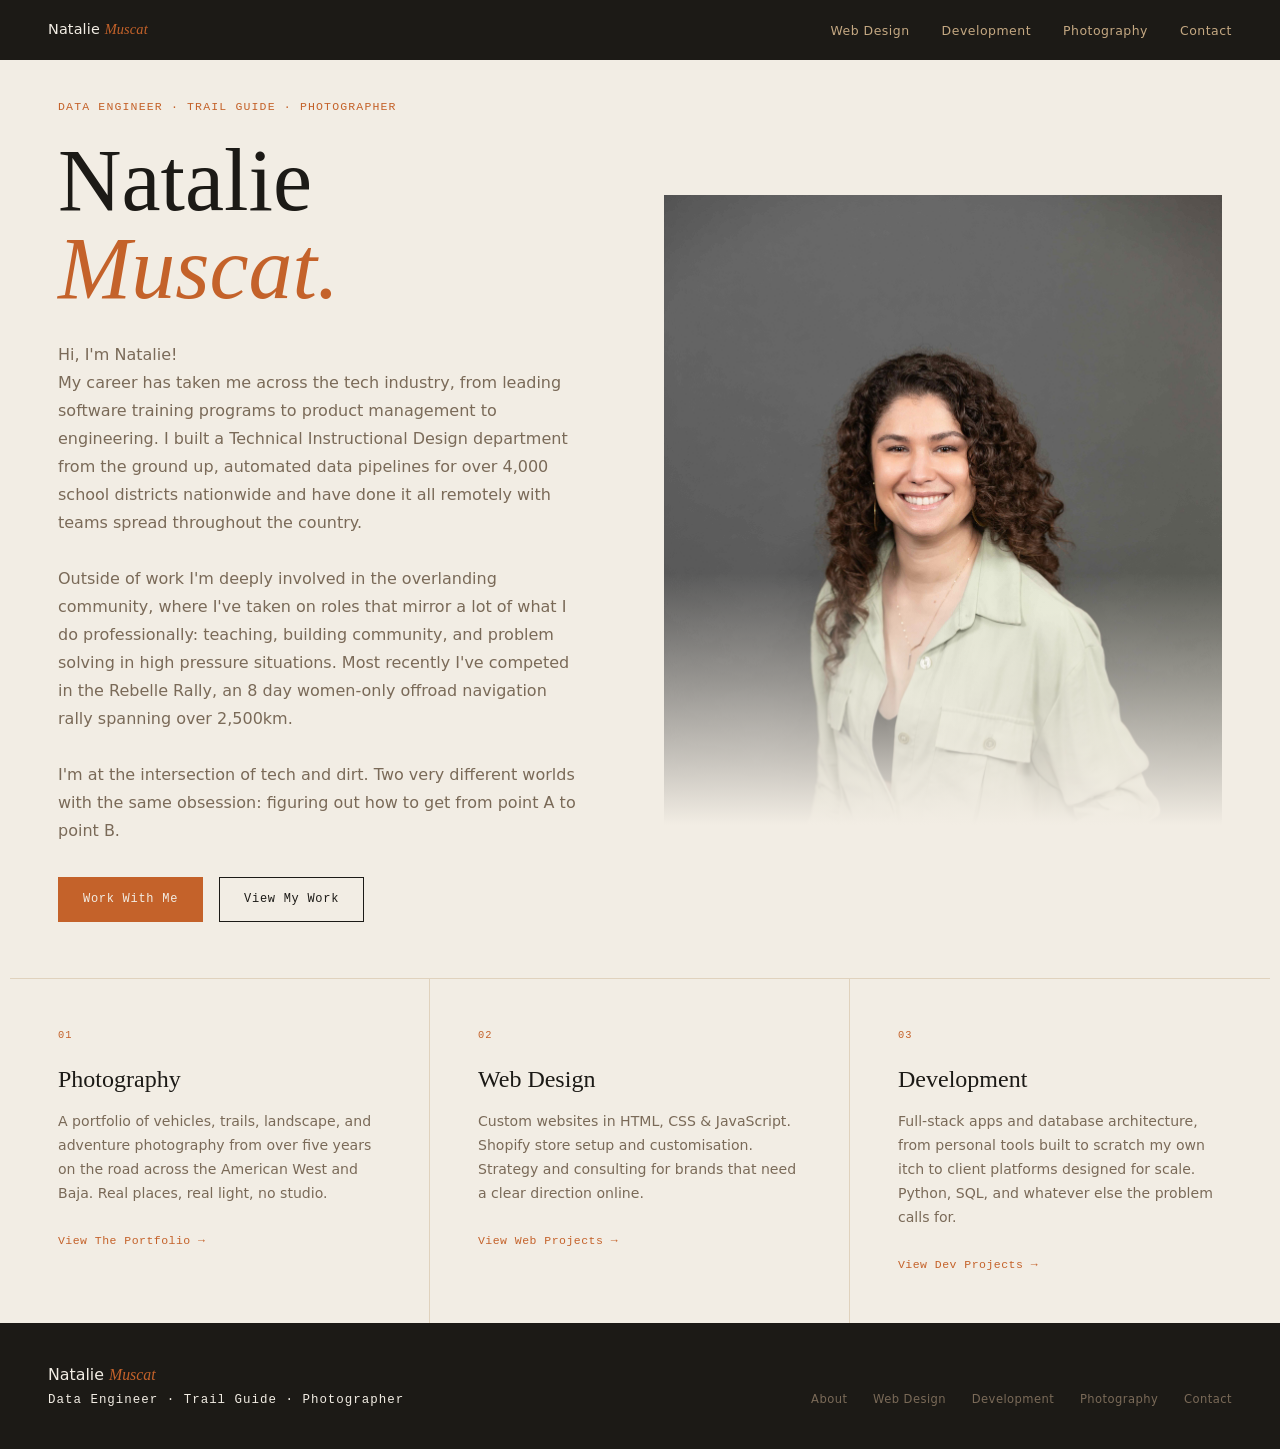
==== commit 18ea098a: "Removed about page and updated contact page" ====
--- a/index.html
+++ b/index.html
@@ -15,7 +15,7 @@
   <nav class="site-nav" aria-label="Main navigation">
     <a class="nav-logo" href="index.html">Natalie <em>Muscat</em></a>
     <ul class="nav-links" role="list">
-      <li><a href="about.html">About</a></li>
+      <!-- <li><a href="about.html">About</a></li> -->
       <li><a href="web-design.html">Web Design</a></li>
       <li><a href="development.html">Development</a></li>
       <li><a href="photography.html">Photography</a></li>
@@ -39,7 +39,7 @@
           Natalie<em>Muscat.</em>
         </h1>
 
-        <p class="hero-bio reveal reveal-delay-2">
+        <!-- <p class="hero-bio reveal reveal-delay-2">
           From building software training departments to 
           automating data pipelines, my career has always
           evolved.<br><br>
@@ -50,6 +50,27 @@
           Turns out problem solving looks the same whether 
           you're debugging a pipeline or navigating the desert 
           with a paper map and a compass.
+        </p> -->
+
+        <p class="hero-bio reveal reveal-delay-2">
+          Hi, I'm Natalie!<br>
+          My career has taken me across the tech industry, from
+          leading software training programs to product management
+          to engineering. I built a Technical Instructional Design
+          department from the ground up, automated data pipelines
+          for over 4,000 school districts nationwide and have done
+          it all remotely with teams spread throughout the country.<br><br>
+
+          Outside of work I'm deeply involved in the overlanding community,
+          where I've taken on roles that mirror a lot of what I do
+          professionally: teaching, building community, and problem solving
+          in high pressure situations. Most recently I've competed in the
+          Rebelle Rally, an 8 day women-only offroad navigation rally
+          spanning over 2,500km.<br><br>
+
+          I'm at the intersection of tech and dirt. Two very different
+          worlds with the same obsession: figuring out how to get from
+          point A to point B.
         </p>
 
         <div class="hero-ctas reveal reveal-delay-3">
--- a/css/style.css
+++ b/css/style.css
@@ -25,7 +25,7 @@
   --font-body:    'DM Sans', system-ui, sans-serif;
   --font-mono:    'DM Mono', 'Courier New', monospace;
 
-  --max-w: 1160px;
+  --max-w: 1260px;
   --gutter: clamp(1.25rem, 5vw, 3rem);
 }
 
@@ -34,7 +34,13 @@
 
 *, *::before, *::after { box-sizing: border-box; margin: 0; padding: 0; }
 
-html { scroll-behavior: smooth; }
+html {
+  scroll-behavior: smooth;
+}
+
+html, body {
+  min-height: 100%;
+}
 
 body {
   font-family: var(--font-body);
@@ -42,6 +48,18 @@
   color: var(--stone);
   line-height: 1.6;
   -webkit-font-smoothing: antialiased;
+  display: flex;
+  flex-direction: column;
+  min-height: 100vh;
+}
+
+/*
+  Pushes the footer to the bottom of the viewport on short pages.
+  main grows to fill any leftover space; the footer (and nav,
+  since it's a sibling at the top) stay fixed in size.
+*/
+main {
+  flex: 1 0 auto;
 }
 
 img { display: block; max-width: 100%; height: auto; }
@@ -174,7 +192,7 @@
 /* ── PAGE HEADER (shared across inner pages) ─────────────── */
 
 .page-header {
-  padding: clamp(2.5rem, 6vw, 4rem) var(--gutter) clamp(1.5rem, 4vw, 2.5rem);
+  padding: clamp(1.5rem, 3vw, 2rem) var(--gutter) clamp(1.5rem, 4vw, 2.5rem);
   max-width: var(--max-w);
   margin: 0 auto;
 }
@@ -201,10 +219,10 @@
 .hero {
   display: grid;
   grid-template-columns: 1fr 1fr;
-  min-height: calc(100vh - 60px);
+  min-height: auto;
   max-width: var(--max-w);
   margin: 0 auto;
-  padding: var(--gutter);
+  padding: clamp(1.5rem, 3vw, 2.5rem) var(--gutter) clamp(2.5rem, 5vw, 3.5rem);
   gap: var(--gutter);
   align-items: center;
 }
@@ -212,9 +230,9 @@
 .hero-text { max-width: 520px; }
 
 .hero-eyebrow {
-  font-size: 0.68rem;
+  font-size: 0.72rem;
   letter-spacing: 0.1em;
-  color: var(--stone);
+  color: var(--ember);
   text-transform: uppercase;
   margin-bottom: 1.25rem;
 }
@@ -542,146 +560,123 @@
 
 /* ── ABOUT — BIO ─────────────────────────────────────────── */
 
-.ab-bio {
+/* ── CONTACT PAGE — BIO + CREDENTIALS SPLIT ──────────────── */
+
+.ct-top-split {
+  display: grid;
+  grid-template-columns: 1fr 1fr;
+  gap: 0;
   max-width: var(--max-w);
   margin: 0 auto;
-  padding: 0 var(--gutter) clamp(2.5rem, 5vw, 4rem);
-  display: grid;
-  grid-template-columns: 1fr 320px;
-  gap: clamp(2rem, 5vw, 4rem);
-  align-items: start;
-}
-
-.ab-bio-content {
+  padding: 0 var(--gutter) clamp(2rem, 4vw, 3rem);
+}
+
+.ct-bio {
+  padding-right: clamp(1.5rem, 3vw, 3rem);
+  border-right: 1px solid color-mix(in srgb, var(--sand) 40%, transparent);
   display: flex;
   flex-direction: column;
   gap: 1.25rem;
 }
 
-.ab-bio-text {
-  max-width: 640px;
+.ct-bio-text {
   font-size: clamp(0.9rem, 1.5vw, 1rem);
   color: var(--stone);
   line-height: 1.8;
 }
 
-.ab-bio-img {
-  width: 100%;
-  max-width: 320px;
-  aspect-ratio: 3 / 4;
-  object-fit: cover;
-  object-position: top center;
-  border-radius: 4px;
-}
-
-/*
-  LINKEDIN LINK
-  ─────────────
-  To update: change href="#" in about.html to your LinkedIn URL.
-*/
-.ab-linkedin {
+.ct-bio-links {
+  display: flex;
+  gap: 1.25rem;
+  flex-wrap: wrap;
+}
+
+.ct-bio-link {
   font-family: var(--font-mono);
-  font-size: 0.72rem;
+  font-size: 0.87rem;
   color: var(--ember);
   text-decoration: none;
   letter-spacing: 0.04em;
   border-bottom: 1px solid color-mix(in srgb, var(--ember) 35%, transparent);
   padding-bottom: 2px;
   transition: border-color 0.2s;
-  align-self: flex-start;
-}
-
-.ab-linkedin:hover {
-  border-color: var(--ember);
-}
+  cursor: pointer;
+  background: none;
+  border-top: none;
+  border-left: none;
+  border-right: none;
+}
+
+.ct-bio-link:hover {
+  border-bottom-color: var(--ember);
+}
+
+/* Credentials */
+.ct-creds { padding-left: clamp(1.5rem, 3vw, 3rem); }
+
+.ct-cred-item {
+  display: flex;
+  gap: 1rem;
+  align-items: flex-start;
+  margin-bottom: 1.25rem;
+}
+
+.ct-cred-num {
+  font-size: 0.65rem;
+  color: var(--ember);
+  letter-spacing: 0.08em;
+  min-width: 22px;
+  padding-top: 2px;
+}
+
+.ct-cred-text {
+  font-size: 0.88rem;
+  color: var(--stone);
+  line-height: 1.55;
+}
+
+.ct-cred-text strong { color: var(--dark); font-weight: 500; }
 
 @media (max-width: 680px) {
-  .ab-bio {
-    grid-template-columns: 1fr;
+  .ct-top-split { grid-template-columns: 1fr; gap: 2.5rem; }
+  .ct-bio { padding-right: 0; border-right: none; }
+  .ct-creds {
+    padding-left: 0;
+    padding-top: 2rem;
+    border-top: 1px solid color-mix(in srgb, var(--sand) 40%, transparent);
   }
-  .ab-bio-img {
-    order: -1;
-    max-width: 280px;
-  }
-}
-
-
-/* ── OFFROAD / ABOUT — SPLIT + CREDENTIALS + EVENTS ─────── */
-
-.or-split {
+}
+
+
+/* ── CONTACT PAGE — FORM + PHOTO SPLIT ───────────────────── */
+
+.ct-mid-split {
   display: grid;
-  grid-template-columns: 1fr 1fr;
-  gap: 0;
+  grid-template-columns: 7fr 3fr;
+  gap: clamp(2rem, 4vw, 3rem);
   max-width: var(--max-w);
   margin: 0 auto;
   padding: clamp(2rem, 4vw, 3rem) var(--gutter);
   border-top: 1px solid color-mix(in srgb, var(--sand) 40%, transparent);
-}
-
-.or-section-label {
-  font-size: 0.65rem;
-  letter-spacing: 0.1em;
-  color: var(--stone);
-  text-transform: uppercase;
-  margin-bottom: 1.25rem;
-  display: block;
-}
-
-/* Instagram */
-.or-instagram { padding-right: clamp(1.5rem, 3vw, 3rem); }
-
-.or-instagram-embed {
+  align-items: start;
+}
+
+.ct-photo-img {
   width: 100%;
-  min-height: 320px;
-}
-
-.or-instagram-placeholder {
-  width: 100%;
-  min-height: 320px;
-  background: color-mix(in srgb, var(--dark) 6%, transparent);
-  display: flex;
-  flex-direction: column;
-  align-items: center;
-  justify-content: center;
-  gap: 0.4rem;
-  font-size: 0.65rem;
-  color: color-mix(in srgb, var(--stone) 50%, transparent);
-  letter-spacing: 0.06em;
-}
-
-/* Credentials */
-.or-creds { padding-left: clamp(1.5rem, 3vw, 3rem); border-left: 1px solid color-mix(in srgb, var(--sand) 40%, transparent); }
-
-.or-cred-item {
-  display: flex;
-  gap: 1rem;
-  align-items: flex-start;
-  margin-bottom: 1.25rem;
-}
-
-.or-cred-num {
-  font-size: 0.65rem;
-  color: var(--ember);
-  letter-spacing: 0.08em;
-  min-width: 22px;
-  padding-top: 2px;
-}
-
-.or-cred-text {
-  font-size: 0.88rem;
-  color: var(--stone);
-  line-height: 1.55;
-}
-
-.or-cred-text strong { color: var(--dark); font-weight: 500; }
+  aspect-ratio: 3 / 4;
+  object-fit: cover;
+  object-position: top center;
+  border-radius: 4px;
+}
 
 @media (max-width: 680px) {
-  .or-split { grid-template-columns: 1fr; gap: 2.5rem; }
-  .or-instagram { padding-right: 0; }
-  .or-creds { padding-left: 0; border-left: none; border-top: 1px solid color-mix(in srgb, var(--sand) 40%, transparent); padding-top: 2rem; }
-}
-
-/* Events */
+  .ct-mid-split { grid-template-columns: 1fr; }
+  .ct-photo-img { max-width: 280px; order: -1; }
+}
+
+
+/* ── CONTACT PAGE — EVENTS (FULL WIDTH) ──────────────────── */
+
 .or-events {
   max-width: var(--max-w);
   margin: 0 auto;
@@ -689,6 +684,15 @@
   border-top: 1px solid color-mix(in srgb, var(--sand) 40%, transparent);
 }
 
+.or-section-label {
+  font-size: 0.65rem;
+  letter-spacing: 0.1em;
+  color: var(--stone);
+  text-transform: uppercase;
+  margin-bottom: 1.25rem;
+  display: block;
+}
+
 .or-events-header {
   display: flex;
   align-items: center;
@@ -736,7 +740,7 @@
 
 .or-event-month {
   display: block;
-  font-size: 1 rem;
+  font-size: 0.65rem;
   letter-spacing: 0.1em;
   color: var(--stone);
   text-transform: uppercase;
@@ -744,7 +748,7 @@
 
 .or-event-day {
   font-family: var(--font-display);
-  font-size: .9rem;
+  font-size: 0.9rem;
   color: var(--dark);
   line-height: 1;
 }
@@ -778,9 +782,7 @@
 /* ── CONTACT ─────────────────────────────────────────────── */
 
 .ct-form-wrap {
-  max-width: 540px;
-  margin: 0 auto;
-  padding: 0 var(--gutter) clamp(4rem, 8vw, 6rem);
+  max-width: 100%;
 }
 
 .ct-field { display: flex; flex-direction: column; gap: 8px; }
@@ -855,7 +857,7 @@
 
 .footer-logo {
   font-family: var(--font-body);
-  font-size: 0.9rem;
+  font-size: 0.99rem;
   color: var(--cream);
   font-weight: 400;
 }
@@ -867,9 +869,9 @@
 }
 
 .footer-sub {
-  font-size: 0.62rem;
+  font-size: 0.78rem;
   letter-spacing: 0.08em;
-  color: var(--stone);
+  color: var(--cream);
   margin-top: 4px;
 }
 
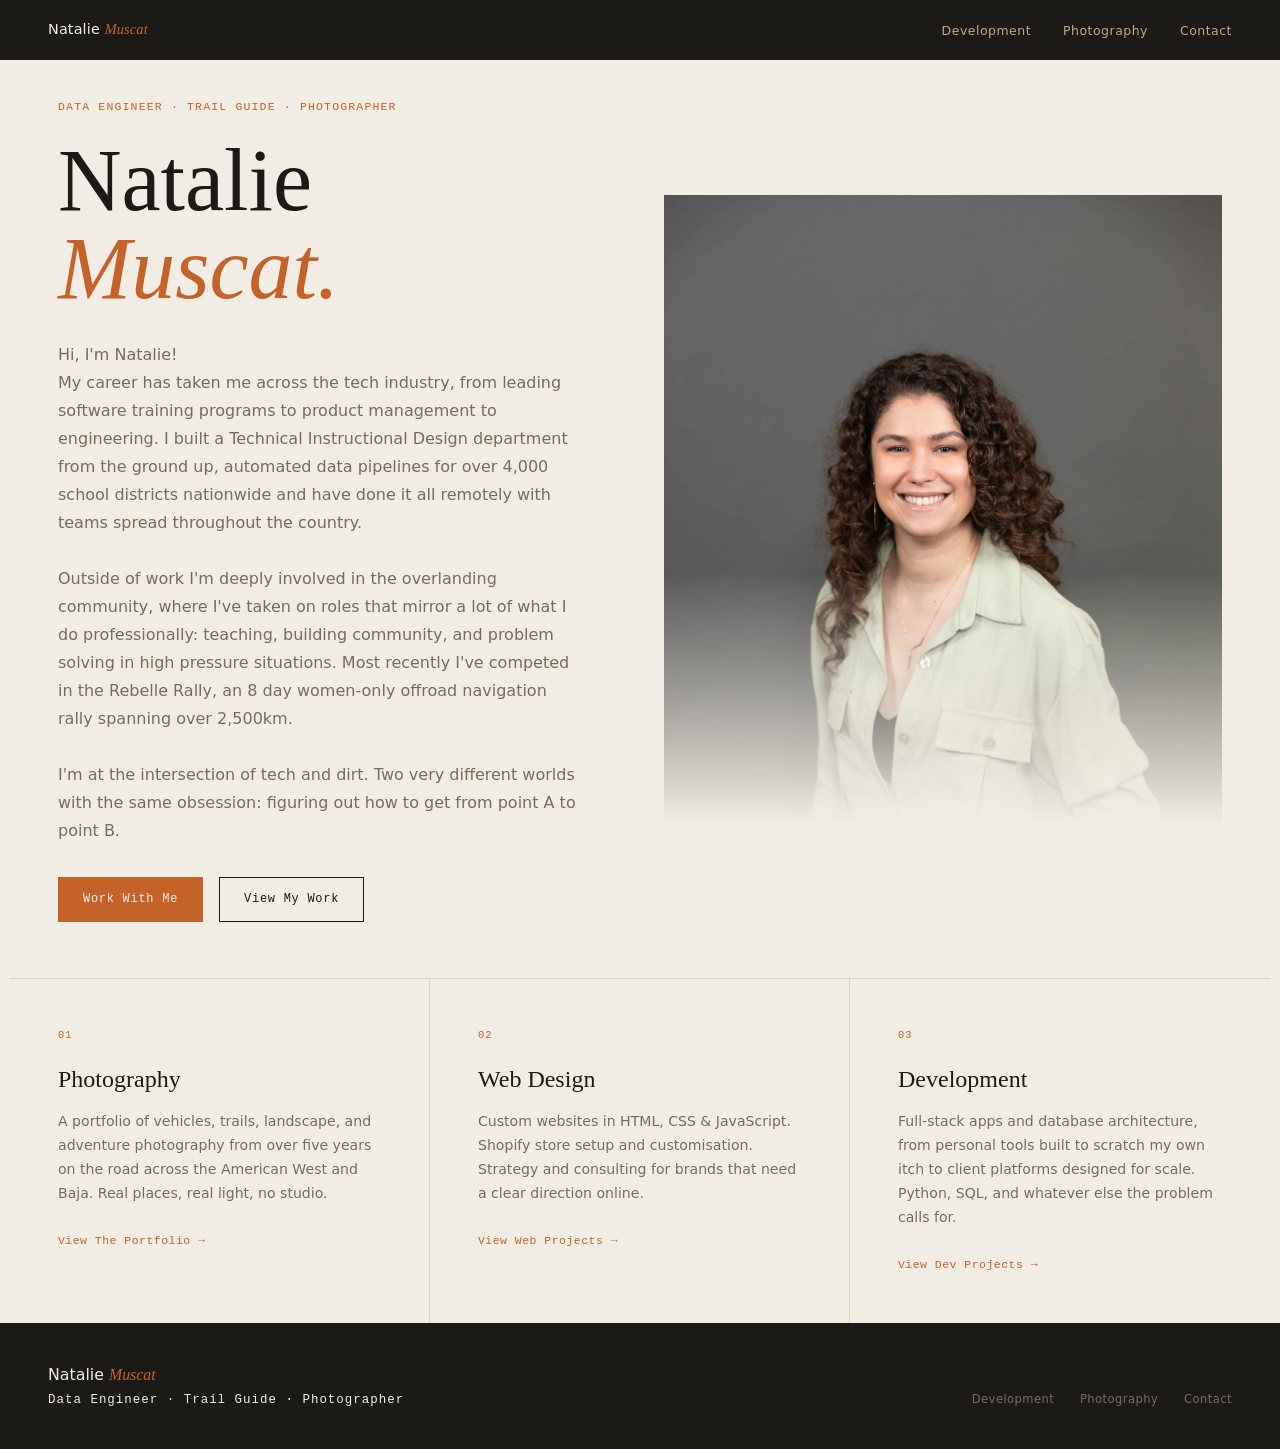
==== commit 33655d55: "simplified website" ====
--- a/index.html
+++ b/index.html
@@ -15,8 +15,6 @@
   <nav class="site-nav" aria-label="Main navigation">
     <a class="nav-logo" href="index.html">Natalie <em>Muscat</em></a>
     <ul class="nav-links" role="list">
-      <!-- <li><a href="about.html">About</a></li> -->
-      <li><a href="web-design.html">Web Design</a></li>
       <li><a href="development.html">Development</a></li>
       <li><a href="photography.html">Photography</a></li>
       <li><a href="contact.html">Contact</a></li>
@@ -75,7 +73,7 @@
 
         <div class="hero-ctas reveal reveal-delay-3">
           <a href="contact.html"      class="btn btn-primary">Work With Me</a>
-          <a href="photography.html"  class="btn btn-ghost">View My Work</a>
+          <a href="development.html" class="btn btn-ghost">View My Work</a>
         </div>
       </div>
 
@@ -110,7 +108,7 @@
           and customisation. Strategy and consulting for brands that need a
           clear direction online.
         </p>
-        <a href="web-design.html" class="col-link">View Web Projects →</a>
+        <a href="development.html" class="col-link">View Web Projects →</a>
       </article>
 
       <article class="col reveal reveal-delay-2">
@@ -137,8 +135,6 @@
     </div>
     <nav aria-label="Footer navigation">
       <ul class="footer-links" role="list">
-        <li><a href="about.html">About</a></li>
-        <li><a href="web-design.html">Web Design</a></li>
         <li><a href="development.html">Development</a></li>
         <li><a href="photography.html">Photography</a></li>
         <li><a href="contact.html">Contact</a></li>
